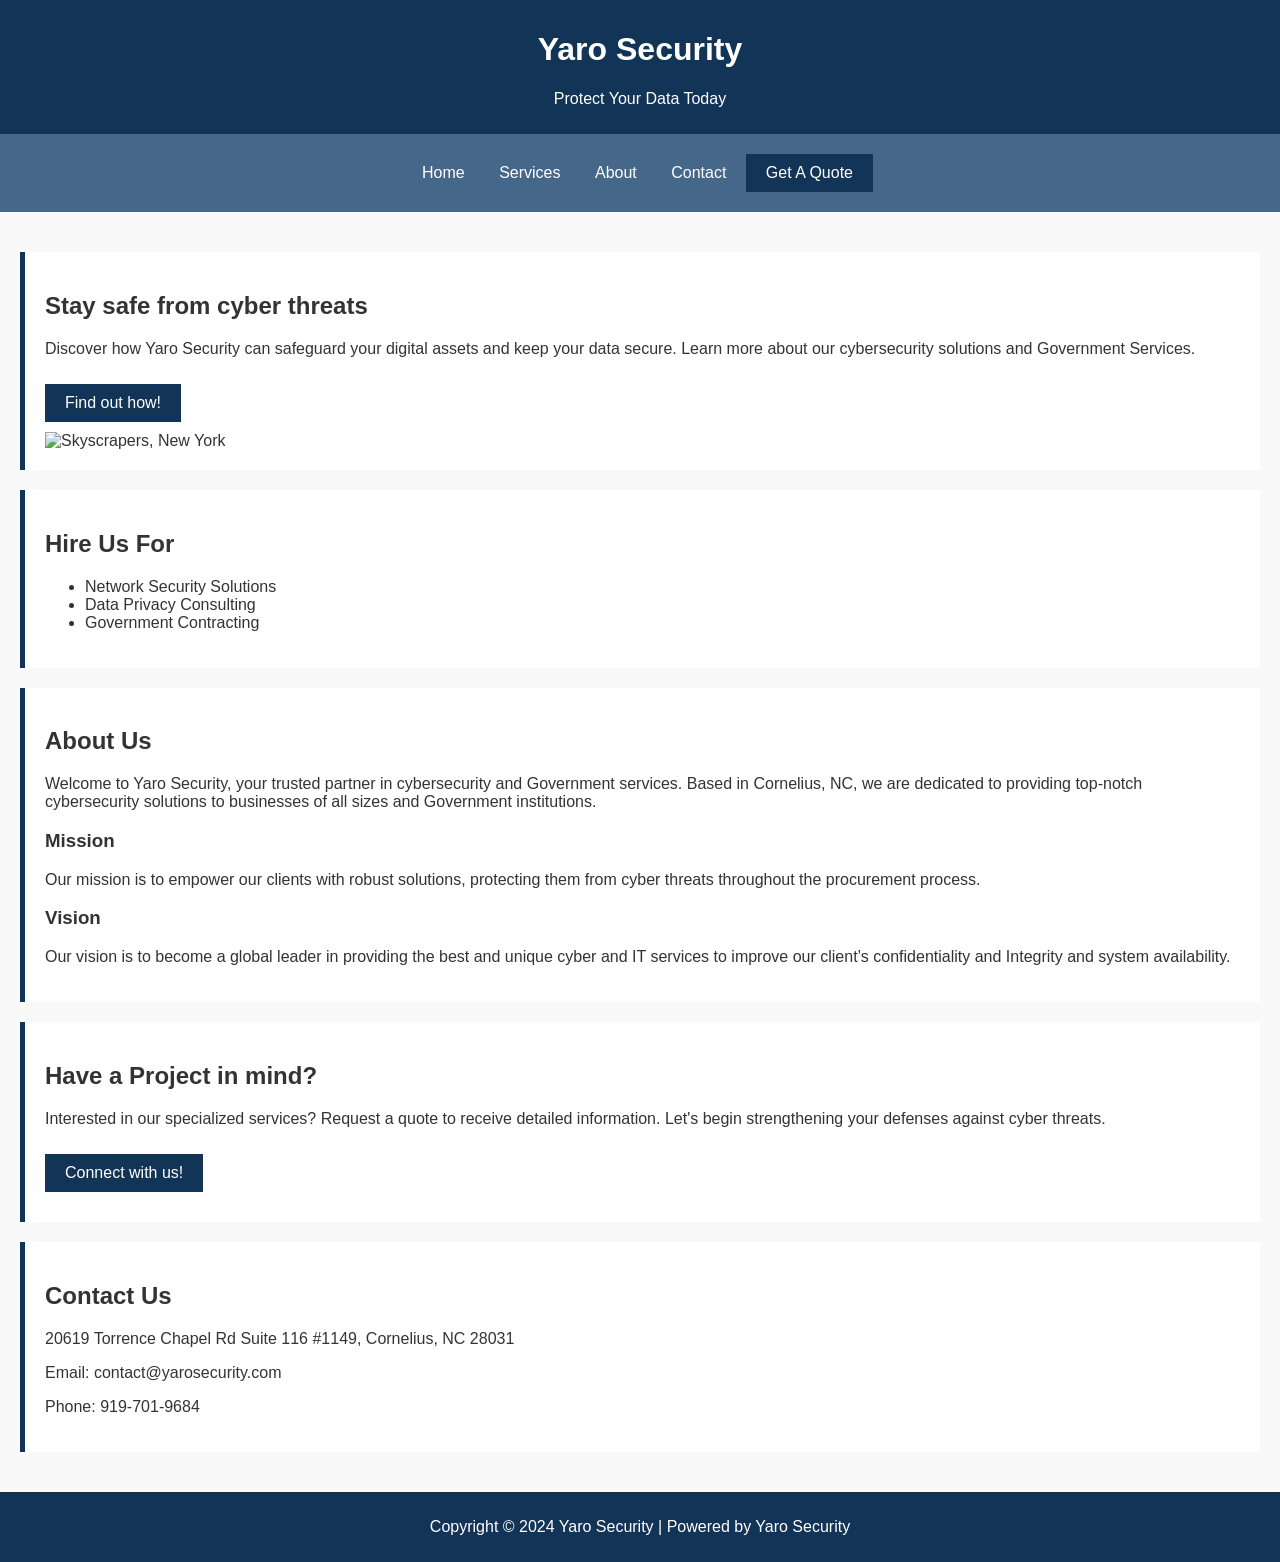
==== index.html @ de154d0e "Add files via upload" ====
<!DOCTYPE html>
<html lang="en">
<head>
    <meta charset="UTF-8">
    <meta name="viewport" content="width=device-width, initial-scale=1.0">
    <title>Yaro Security</title>
    <style>
        body {
            font-family: Arial, sans-serif;
            margin: 0;
            padding: 0;
            color: #333;
            background-color: #f9f9f9;
        }
        header, footer, .button {
            background-color: #123456; /* Deep blue */
            color: white;
            padding: 10px 20px;
            text-align: center;
        }
        nav {
            background-color: #456789; /* Lighter blue */
            padding: 10px 20px;
            text-align: center;
        }
        nav a {
            color: white;
            margin: 0 15px;
            text-decoration: none;
        }
        .content {
            padding: 20px;
        }
        .section {
            background: white;
            margin: 20px 0;
            padding: 20px;
            border-left: 5px solid #123456;
        }
        .button {
            display: inline-block;
            padding: 10px 20px;
            margin: 10px 0;
            cursor: pointer;
            text-decoration: none;
        }
        img {
            max-width: 100%;
            height: auto;
            display: block;
            margin: 0 auto;
        }
    </style>
</head>
<body>
    <header>
        <h1>Yaro Security</h1>
        <p>Protect Your Data Today</p>
    </header>

    <nav>
        <a href="#home">Home</a>
        <a href="#services">Services</a>
        <a href="#about">About</a>
        <a href="#contact">Contact</a>
        <a href="#quote" class="button">Get A Quote</a>
    </nav>

    <div class="content">
        <div class="section" id="home">
            <h2>Stay safe from cyber threats</h2>
            <p>Discover how Yaro Security can safeguard your digital assets and keep your data secure. Learn more about our cybersecurity solutions and Government Services.</p>
            <a href="#services" class="button">Find out how!</a>
            <img src="skyscrapers_new_york_world_trade_center.jpg" alt="Skyscrapers, New York">
        </div>

        <div class="section" id="services">
            <h2>Hire Us For</h2>
            <ul>
                <li>Network Security Solutions</li>
                <li>Data Privacy Consulting</li>
                <li>Government Contracting</li>
            </ul>
        </div>

        <div class="section" id="about">
            <h2>About Us</h2>
            <p>Welcome to Yaro Security, your trusted partner in cybersecurity and Government services. Based in Cornelius, NC, we are dedicated to providing top-notch cybersecurity solutions to businesses of all sizes and Government institutions.</p>
            <h3>Mission</h3>
            <p>Our mission is to empower our clients with robust solutions, protecting them from cyber threats throughout the procurement process.</p>
            <h3>Vision</h3>
            <p>Our vision is to become a global leader in providing the best and unique cyber and IT services to improve our client’s confidentiality and Integrity and system availability.</p>
        </div>

        <div class="section" id="quote">
            <h2>Have a Project in mind?</h2>
            <p>Interested in our specialized services? Request a quote to receive detailed information. Let's begin strengthening your defenses against cyber threats.</p>
            <a href="#contact" class="button">Connect with us!</a>
        </div>

        <div class="section" id="contact">
            <h2>Contact Us</h2>
            <p>20619 Torrence Chapel Rd Suite 116 #1149, Cornelius, NC 28031</p>
            <p>Email: contact@yarosecurity.com</p>
            <p>Phone: 919-701-9684</p>
        </div>
    </div>

    <footer>
        <p>Copyright © 2024 Yaro Security | Powered by Yaro Security</p>
    </footer>
</body>
</html>
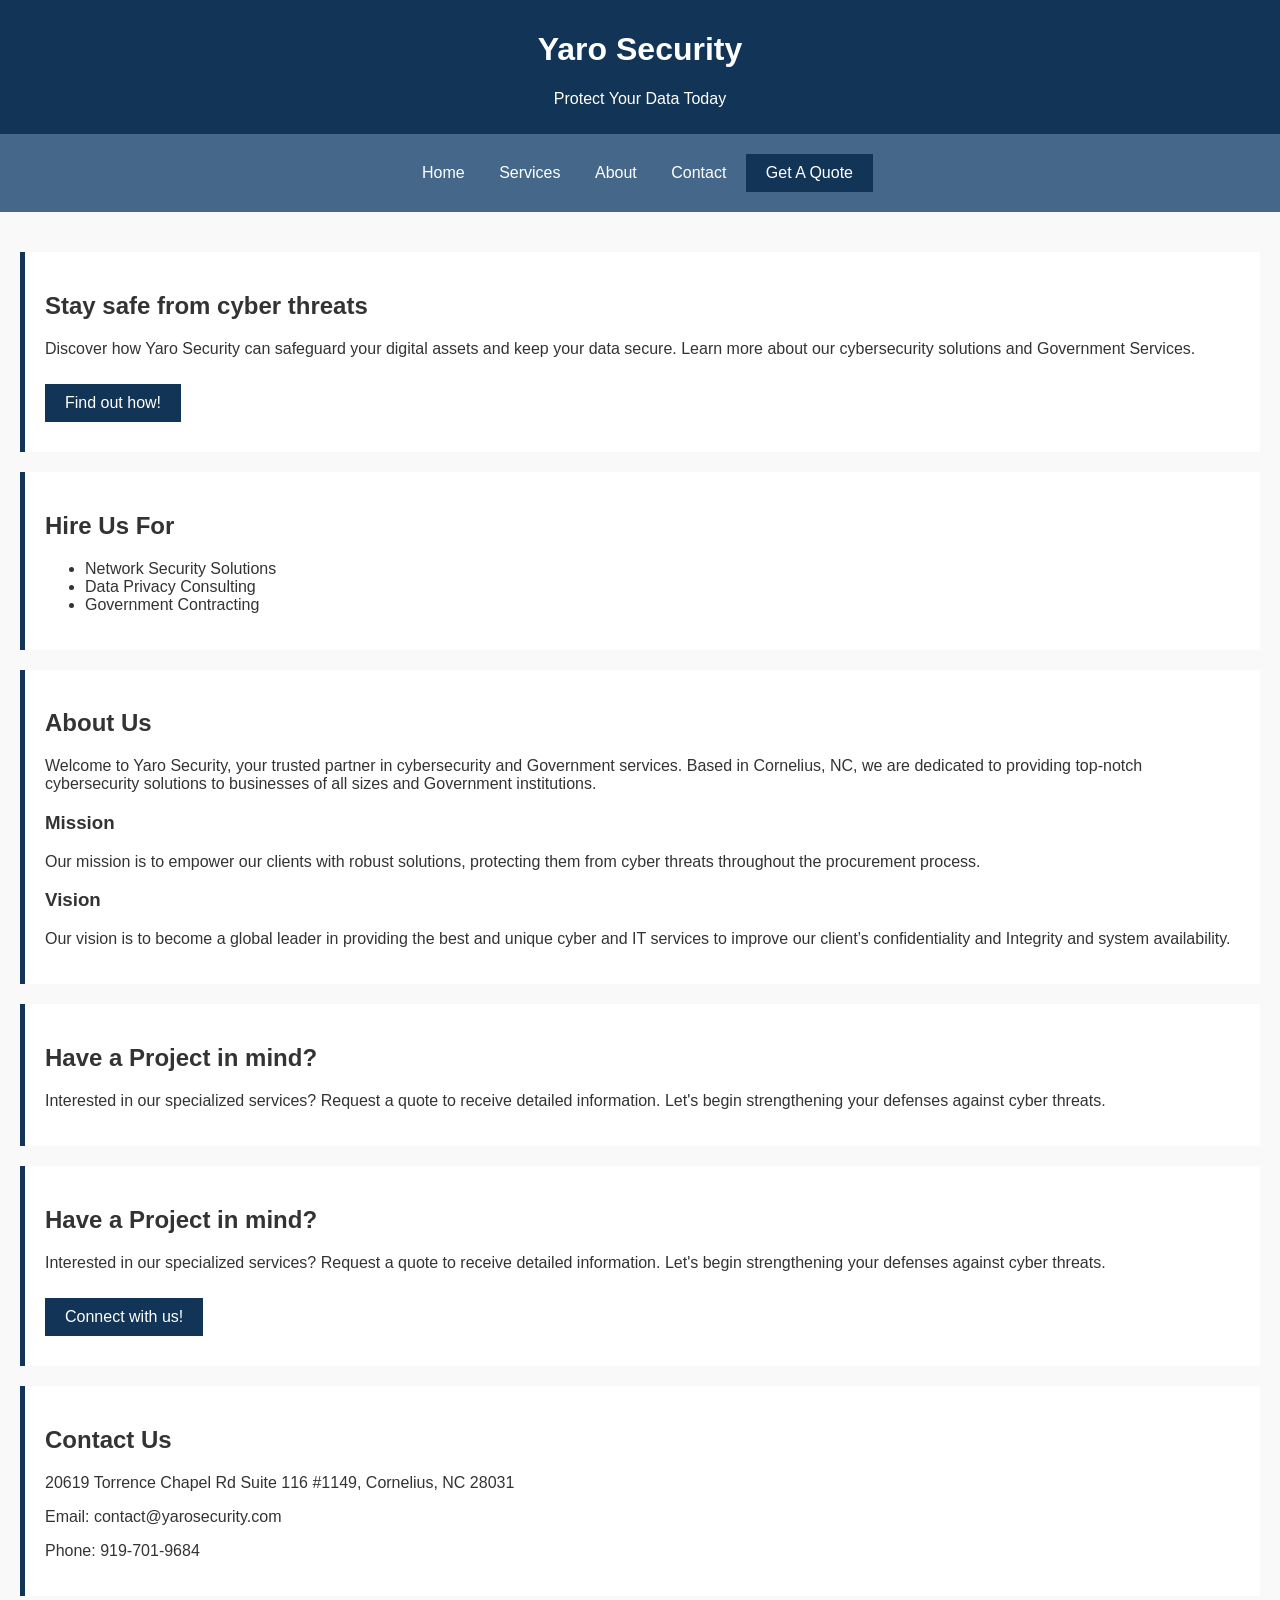
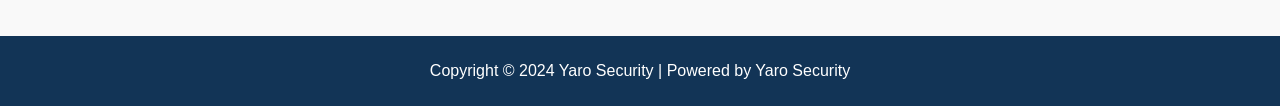
==== commit efbd64a9: "v1.0 index.html" ====
--- a/index.html
+++ b/index.html
@@ -71,7 +71,7 @@
             <h2>Stay safe from cyber threats</h2>
             <p>Discover how Yaro Security can safeguard your digital assets and keep your data secure. Learn more about our cybersecurity solutions and Government Services.</p>
             <a href="#services" class="button">Find out how!</a>
-            <img src="skyscrapers_new_york_world_trade_center.jpg" alt="Skyscrapers, New York">
+           
         </div>
 
         <div class="section" id="services">
@@ -95,9 +95,15 @@
         <div class="section" id="quote">
             <h2>Have a Project in mind?</h2>
             <p>Interested in our specialized services? Request a quote to receive detailed information. Let's begin strengthening your defenses against cyber threats.</p>
-            <a href="#contact" class="button">Connect with us!</a>
-        </div>
-
+             </div>
+        
+         <div class="section" id="quote">
+    <h2>Have a Project in mind?</h2>
+    <p>Interested in our specialized services? Request a quote to receive detailed information. Let's begin strengthening your defenses against cyber threats.</p>
+    <!-- Update this link to open an email client -->
+    <a href="mailto:contact@yarosecurity.com?subject=Inquiry%20from%20Website" class="button">Connect with us!</a>
+     </div>
+        
         <div class="section" id="contact">
             <h2>Contact Us</h2>
             <p>20619 Torrence Chapel Rd Suite 116 #1149, Cornelius, NC 28031</p>
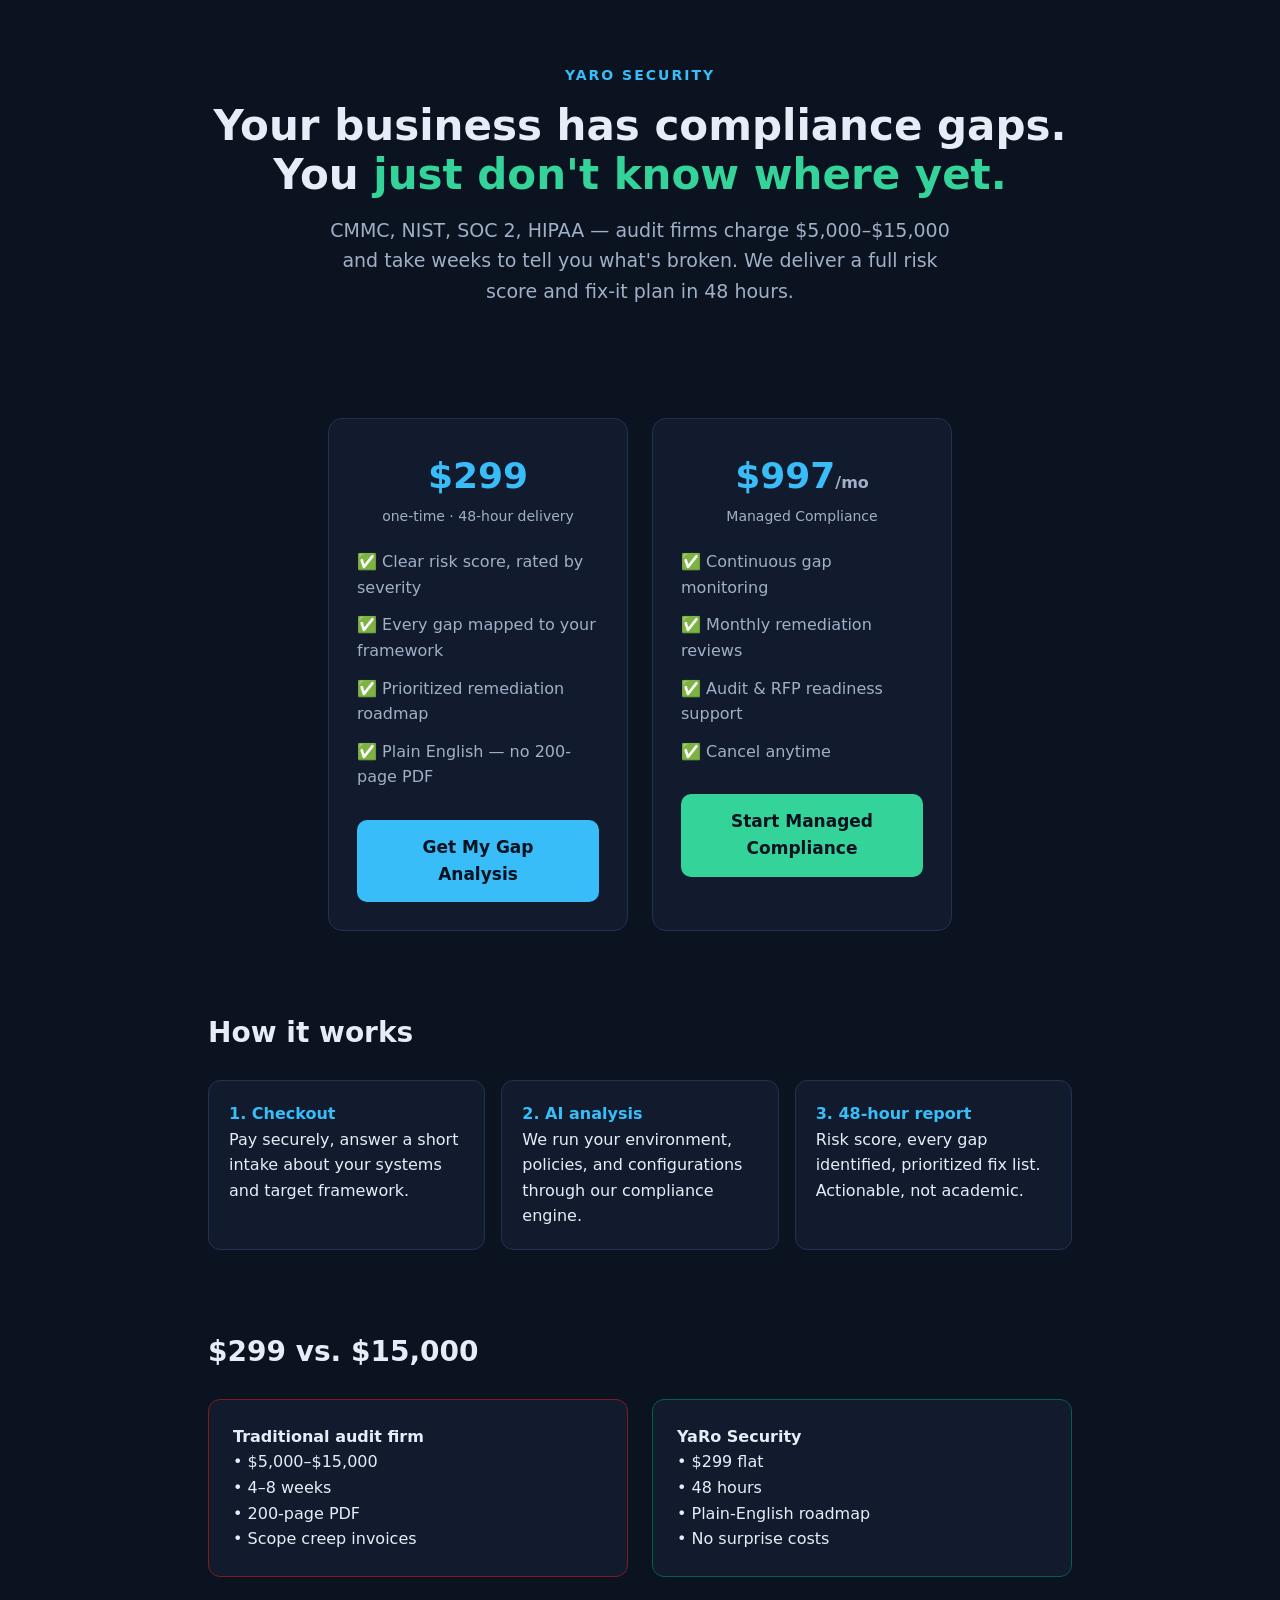
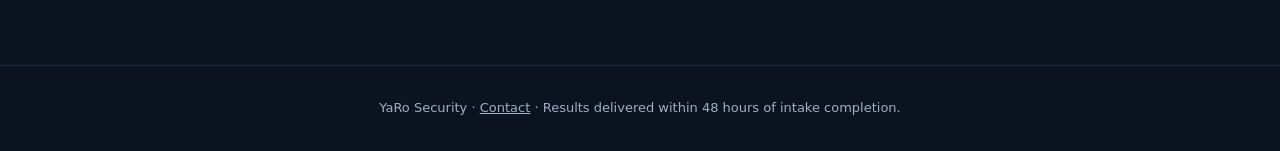
==== commit 8807740b: "Deploy AI compliance gap analysis landing page" ====
--- a/index.html
+++ b/index.html
@@ -1,119 +1,93 @@
 <!DOCTYPE html>
 <html lang="en">
 <head>
-    <meta charset="UTF-8">
-    <meta name="viewport" content="width=device-width, initial-scale=1.0">
-    <title>Yaro Security</title>
-    <style>
-        body {
-            font-family: Arial, sans-serif;
-            margin: 0;
-            padding: 0;
-            color: #333;
-            background-color: #f9f9f9;
-        }
-        header, footer, .button {
-            background-color: #123456; /* Deep blue */
-            color: white;
-            padding: 10px 20px;
-            text-align: center;
-        }
-        nav {
-            background-color: #456789; /* Lighter blue */
-            padding: 10px 20px;
-            text-align: center;
-        }
-        nav a {
-            color: white;
-            margin: 0 15px;
-            text-decoration: none;
-        }
-        .content {
-            padding: 20px;
-        }
-        .section {
-            background: white;
-            margin: 20px 0;
-            padding: 20px;
-            border-left: 5px solid #123456;
-        }
-        .button {
-            display: inline-block;
-            padding: 10px 20px;
-            margin: 10px 0;
-            cursor: pointer;
-            text-decoration: none;
-        }
-        img {
-            max-width: 100%;
-            height: auto;
-            display: block;
-            margin: 0 auto;
-        }
-    </style>
+<meta charset="UTF-8">
+<meta name="viewport" content="width=device-width, initial-scale=1.0">
+<title>YaRo Security — AI Compliance Gap Analysis in 48 Hours</title>
+<style>
+  :root { --bg:#0b1220; --card:#121b2e; --accent:#38bdf8; --accent2:#34d399; --text:#e6edf7; --muted:#9fb0c7; }
+  * { margin:0; padding:0; box-sizing:border-box; font-family:'Segoe UI',system-ui,sans-serif; }
+  body { background:var(--bg); color:var(--text); line-height:1.6; }
+  .wrap { max-width:960px; margin:0 auto; padding:48px 24px; }
+  header { text-align:center; padding:64px 24px 24px; }
+  .brand { color:var(--accent); font-weight:700; letter-spacing:2px; text-transform:uppercase; font-size:14px; }
+  h1 { font-size:42px; margin:16px 0; line-height:1.15; }
+  h1 span { color:var(--accent2); }
+  .sub { color:var(--muted); font-size:19px; max-width:640px; margin:0 auto; }
+  .pricebar { display:flex; gap:24px; justify-content:center; margin:40px 0; flex-wrap:wrap; }
+  .price { background:var(--card); border:1px solid #223052; border-radius:14px; padding:28px; width:300px; text-align:center; }
+  .price .amt { font-size:36px; font-weight:800; color:var(--accent); }
+  .price .per { color:var(--muted); font-size:14px; }
+  .price ul { list-style:none; text-align:left; margin:16px 0 24px; }
+  .price li { padding:6px 0; color:var(--muted); }
+  .price li::before { content:"✅ "; }
+  .cta { display:inline-block; background:var(--accent); color:#04121f; font-weight:700; padding:14px 32px; border-radius:10px; text-decoration:none; font-size:17px; }
+  .cta.green { background:var(--accent2); }
+  section { padding:40px 24px; }
+  h2 { font-size:28px; margin-bottom:16px; }
+  .grid { display:grid; grid-template-columns:repeat(auto-fit,minmax(240px,1fr)); gap:16px; margin-top:24px; }
+  .card { background:var(--card); border:1px solid #223052; border-radius:12px; padding:20px; }
+  .card b { color:var(--accent); }
+  .vs { display:flex; gap:24px; flex-wrap:wrap; margin-top:24px; }
+  .vs > div { flex:1; min-width:260px; background:var(--card); border-radius:12px; padding:24px; border:1px solid #223052; }
+  .vs .bad { border-color:#7f1d1d; }
+  .vs .good { border-color:#065f46; }
+  footer { text-align:center; color:var(--muted); font-size:13px; padding:32px; border-top:1px solid #1c2a47; }
+  footer a { color:var(--muted); }
+</style>
 </head>
 <body>
-    <header>
-        <h1>Yaro Security</h1>
-        <p>Protect Your Data Today</p>
-    </header>
+<header>
+  <div class="brand">YaRo Security</div>
+  <h1>Your business has compliance gaps.<br>You <span>just don't know where yet.</span></h1>
+  <p class="sub">CMMC, NIST, SOC 2, HIPAA — audit firms charge $5,000–$15,000 and take weeks to tell you what's broken. We deliver a full risk score and fix-it plan in 48 hours.</p>
+</header>
 
-    <nav>
-        <a href="#home">Home</a>
-        <a href="#services">Services</a>
-        <a href="#about">About</a>
-        <a href="#contact">Contact</a>
-        <a href="#quote" class="button">Get A Quote</a>
-    </nav>
+<div class="wrap">
+  <div class="pricebar">
+    <div class="price">
+      <div class="amt">$299</div>
+      <div class="per">one-time · 48-hour delivery</div>
+      <ul>
+        <li>Clear risk score, rated by severity</li>
+        <li>Every gap mapped to your framework</li>
+        <li>Prioritized remediation roadmap</li>
+        <li>Plain English — no 200-page PDF</li>
+      </ul>
+      <a class="cta" href="https://buy.stripe.com/eVqeVdd6A40Y2Nk0UY2Ji16">Get My Gap Analysis</a>
+    </div>
+    <div class="price">
+      <div class="amt">$997<span style="font-size:16px;color:var(--muted)">/mo</span></div>
+      <div class="per">Managed Compliance</div>
+      <ul>
+        <li>Continuous gap monitoring</li>
+        <li>Monthly remediation reviews</li>
+        <li>Audit & RFP readiness support</li>
+        <li>Cancel anytime</li>
+      </ul>
+      <a class="cta green" href="https://buy.stripe.com/28E5kDgiM40YfA61Z2">Start Managed Compliance</a>
+    </div>
+  </div>
 
-    <div class="content">
-        <div class="section" id="home">
-            <h2>Stay safe from cyber threats</h2>
-            <p>Discover how Yaro Security can safeguard your digital assets and keep your data secure. Learn more about our cybersecurity solutions and Government Services.</p>
-            <a href="#services" class="button">Find out how!</a>
-           
-        </div>
+  <section>
+    <h2>How it works</h2>
+    <div class="grid">
+      <div class="card"><b>1. Checkout</b><br>Pay securely, answer a short intake about your systems and target framework.</div>
+      <div class="card"><b>2. AI analysis</b><br>We run your environment, policies, and configurations through our compliance engine.</div>
+      <div class="card"><b>3. 48-hour report</b><br>Risk score, every gap identified, prioritized fix list. Actionable, not academic.</div>
+    </div>
+  </section>
 
-        <div class="section" id="services">
-            <h2>Hire Us For</h2>
-            <ul>
-                <li>Network Security Solutions</li>
-                <li>Data Privacy Consulting</li>
-                <li>Government Contracting</li>
-            </ul>
-        </div>
-
-        <div class="section" id="about">
-            <h2>About Us</h2>
-            <p>Welcome to Yaro Security, your trusted partner in cybersecurity and Government services. Based in Cornelius, NC, we are dedicated to providing top-notch cybersecurity solutions to businesses of all sizes and Government institutions.</p>
-            <h3>Mission</h3>
-            <p>Our mission is to empower our clients with robust solutions, protecting them from cyber threats throughout the procurement process.</p>
-            <h3>Vision</h3>
-            <p>Our vision is to become a global leader in providing the best and unique cyber and IT services to improve our client’s confidentiality and Integrity and system availability.</p>
-        </div>
-
-        <div class="section" id="quote">
-            <h2>Have a Project in mind?</h2>
-            <p>Interested in our specialized services? Request a quote to receive detailed information. Let's begin strengthening your defenses against cyber threats.</p>
-             </div>
-        
-         <div class="section" id="quote">
-    <h2>Have a Project in mind?</h2>
-    <p>Interested in our specialized services? Request a quote to receive detailed information. Let's begin strengthening your defenses against cyber threats.</p>
-    <!-- Update this link to open an email client -->
-    <a href="mailto:contact@yarosecurity.com?subject=Inquiry%20from%20Website" class="button">Connect with us!</a>
-     </div>
-        
-        <div class="section" id="contact">
-            <h2>Contact Us</h2>
-            <p>20619 Torrence Chapel Rd Suite 116 #1149, Cornelius, NC 28031</p>
-            <p>Email: contact@yarosecurity.com</p>
-            <p>Phone: 919-701-9684</p>
-        </div>
+  <section>
+    <h2>$299 vs. $15,000</h2>
+    <div class="vs">
+      <div class="bad"><b>Traditional audit firm</b><br>• $5,000–$15,000<br>• 4–8 weeks<br>• 200-page PDF<br>• Scope creep invoices</div>
+      <div class="good"><b>YaRo Security</b><br>• $299 flat<br>• 48 hours<br>• Plain-English roadmap<br>• No surprise costs</div>
     </div>
-
-    <footer>
-        <p>Copyright © 2024 Yaro Security | Powered by Yaro Security</p>
-    </footer>
+  </section>
+</div>
+<footer>
+  YaRo Security · <a href="mailto:pnsgloballlc@gmail.com">Contact</a> · Results delivered within 48 hours of intake completion.
+</footer>
 </body>
 </html>
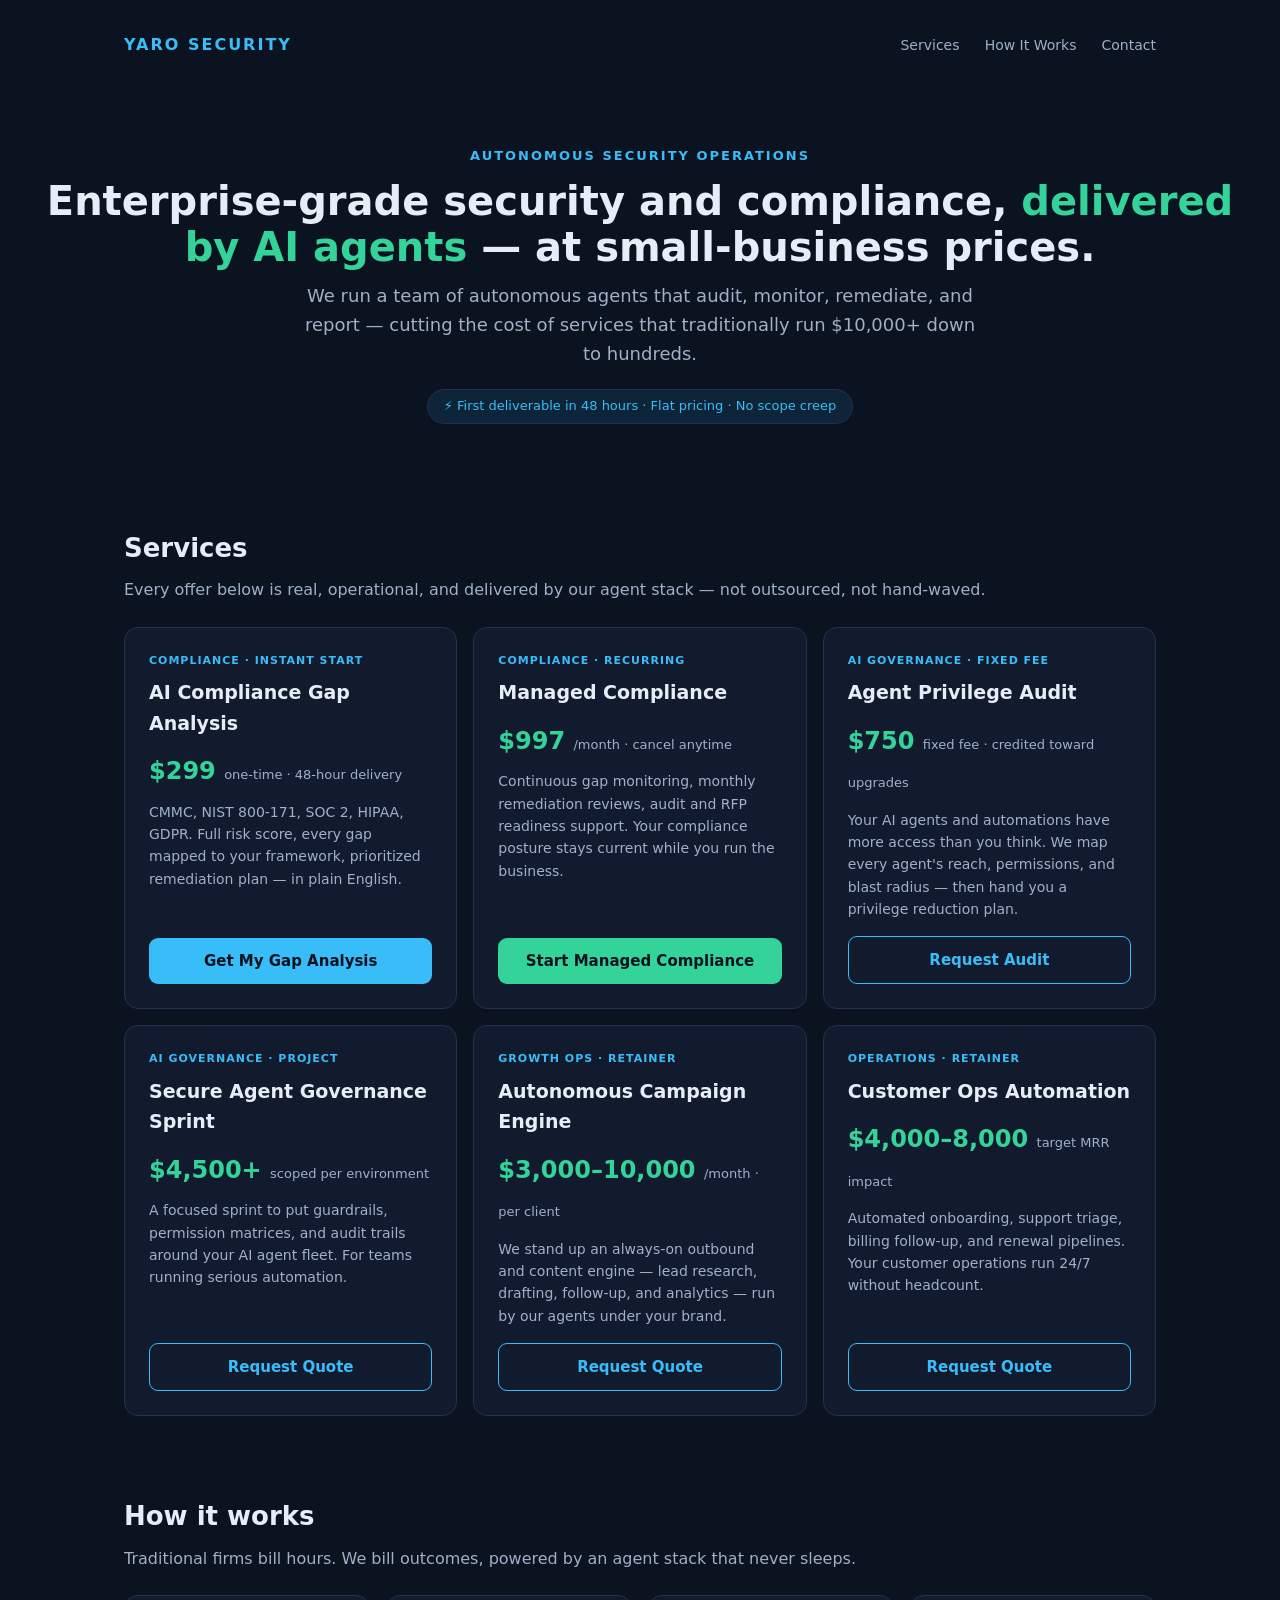
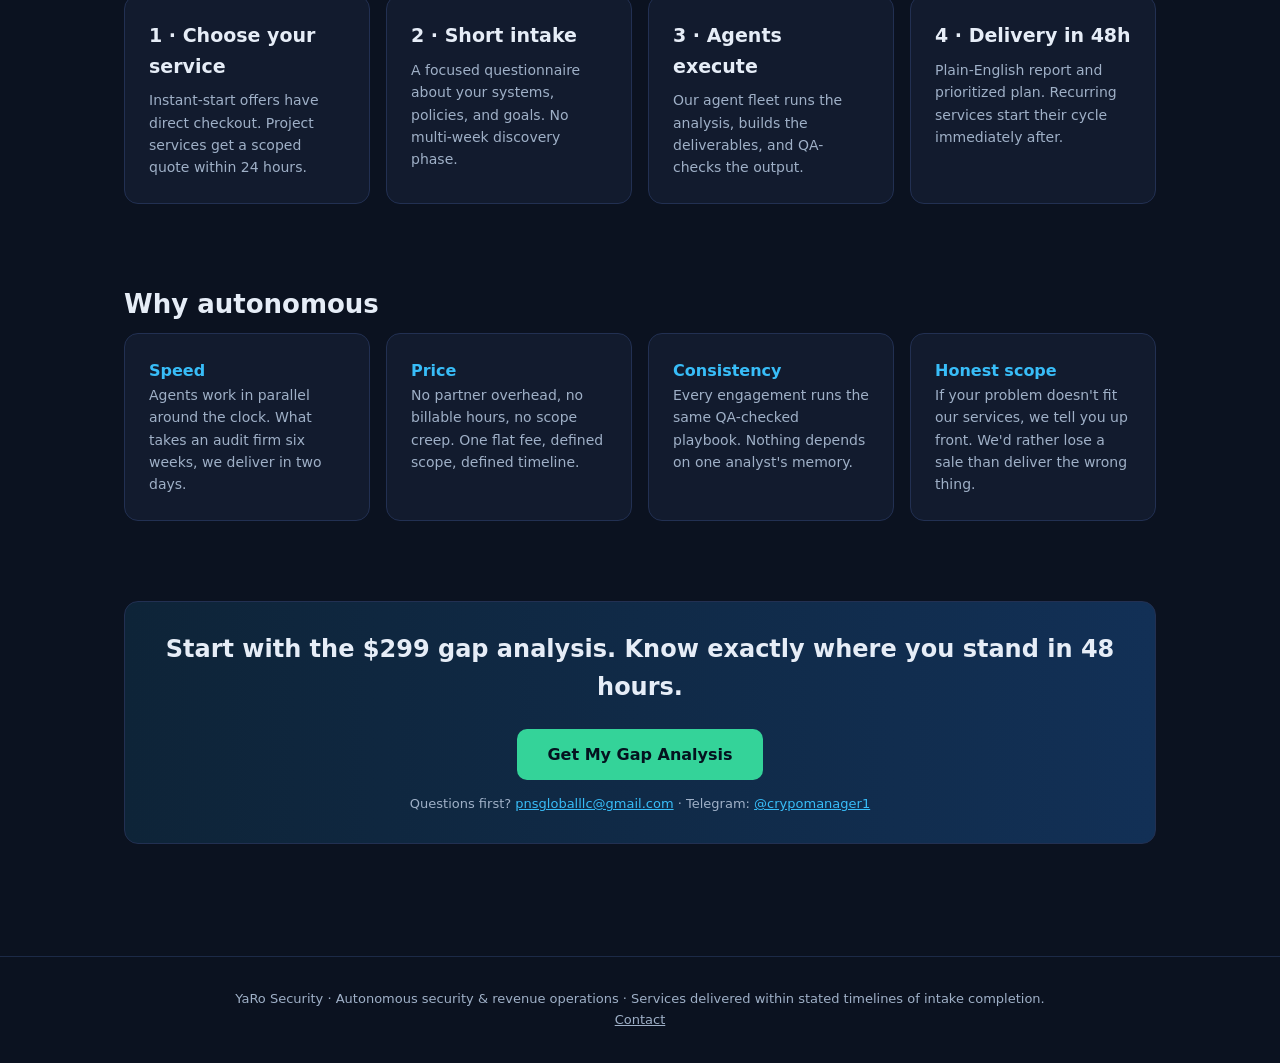
==== commit dfea48ae: "Deploy diversified YaRo Security services site" ====
--- a/index.html
+++ b/index.html
@@ -1,93 +1,153 @@
-<!DOCTYPE html>
-<html lang="en">
-<head>
-<meta charset="UTF-8">
-<meta name="viewport" content="width=device-width, initial-scale=1.0">
-<title>YaRo Security — AI Compliance Gap Analysis in 48 Hours</title>
-<style>
-  :root { --bg:#0b1220; --card:#121b2e; --accent:#38bdf8; --accent2:#34d399; --text:#e6edf7; --muted:#9fb0c7; }
-  * { margin:0; padding:0; box-sizing:border-box; font-family:'Segoe UI',system-ui,sans-serif; }
-  body { background:var(--bg); color:var(--text); line-height:1.6; }
-  .wrap { max-width:960px; margin:0 auto; padding:48px 24px; }
-  header { text-align:center; padding:64px 24px 24px; }
-  .brand { color:var(--accent); font-weight:700; letter-spacing:2px; text-transform:uppercase; font-size:14px; }
-  h1 { font-size:42px; margin:16px 0; line-height:1.15; }
-  h1 span { color:var(--accent2); }
-  .sub { color:var(--muted); font-size:19px; max-width:640px; margin:0 auto; }
-  .pricebar { display:flex; gap:24px; justify-content:center; margin:40px 0; flex-wrap:wrap; }
-  .price { background:var(--card); border:1px solid #223052; border-radius:14px; padding:28px; width:300px; text-align:center; }
-  .price .amt { font-size:36px; font-weight:800; color:var(--accent); }
-  .price .per { color:var(--muted); font-size:14px; }
-  .price ul { list-style:none; text-align:left; margin:16px 0 24px; }
-  .price li { padding:6px 0; color:var(--muted); }
-  .price li::before { content:"✅ "; }
-  .cta { display:inline-block; background:var(--accent); color:#04121f; font-weight:700; padding:14px 32px; border-radius:10px; text-decoration:none; font-size:17px; }
-  .cta.green { background:var(--accent2); }
-  section { padding:40px 24px; }
-  h2 { font-size:28px; margin-bottom:16px; }
-  .grid { display:grid; grid-template-columns:repeat(auto-fit,minmax(240px,1fr)); gap:16px; margin-top:24px; }
-  .card { background:var(--card); border:1px solid #223052; border-radius:12px; padding:20px; }
-  .card b { color:var(--accent); }
-  .vs { display:flex; gap:24px; flex-wrap:wrap; margin-top:24px; }
-  .vs > div { flex:1; min-width:260px; background:var(--card); border-radius:12px; padding:24px; border:1px solid #223052; }
-  .vs .bad { border-color:#7f1d1d; }
-  .vs .good { border-color:#065f46; }
-  footer { text-align:center; color:var(--muted); font-size:13px; padding:32px; border-top:1px solid #1c2a47; }
-  footer a { color:var(--muted); }
-</style>
-</head>
-<body>
-<header>
-  <div class="brand">YaRo Security</div>
-  <h1>Your business has compliance gaps.<br>You <span>just don't know where yet.</span></h1>
-  <p class="sub">CMMC, NIST, SOC 2, HIPAA — audit firms charge $5,000–$15,000 and take weeks to tell you what's broken. We deliver a full risk score and fix-it plan in 48 hours.</p>
-</header>
-
-<div class="wrap">
-  <div class="pricebar">
-    <div class="price">
-      <div class="amt">$299</div>
-      <div class="per">one-time · 48-hour delivery</div>
-      <ul>
-        <li>Clear risk score, rated by severity</li>
-        <li>Every gap mapped to your framework</li>
-        <li>Prioritized remediation roadmap</li>
-        <li>Plain English — no 200-page PDF</li>
-      </ul>
-      <a class="cta" href="https://buy.stripe.com/eVqeVdd6A40Y2Nk0UY2Ji16">Get My Gap Analysis</a>
-    </div>
-    <div class="price">
-      <div class="amt">$997<span style="font-size:16px;color:var(--muted)">/mo</span></div>
-      <div class="per">Managed Compliance</div>
-      <ul>
-        <li>Continuous gap monitoring</li>
-        <li>Monthly remediation reviews</li>
-        <li>Audit & RFP readiness support</li>
-        <li>Cancel anytime</li>
-      </ul>
-      <a class="cta green" href="https://buy.stripe.com/28E5kDgiM40YfA61Z2">Start Managed Compliance</a>
-    </div>
-  </div>
-
-  <section>
-    <h2>How it works</h2>
-    <div class="grid">
-      <div class="card"><b>1. Checkout</b><br>Pay securely, answer a short intake about your systems and target framework.</div>
-      <div class="card"><b>2. AI analysis</b><br>We run your environment, policies, and configurations through our compliance engine.</div>
-      <div class="card"><b>3. 48-hour report</b><br>Risk score, every gap identified, prioritized fix list. Actionable, not academic.</div>
-    </div>
-  </section>
-
-  <section>
-    <h2>$299 vs. $15,000</h2>
-    <div class="vs">
-      <div class="bad"><b>Traditional audit firm</b><br>• $5,000–$15,000<br>• 4–8 weeks<br>• 200-page PDF<br>• Scope creep invoices</div>
-      <div class="good"><b>YaRo Security</b><br>• $299 flat<br>• 48 hours<br>• Plain-English roadmap<br>• No surprise costs</div>
-    </div>
-  </section>
-</div>
-<footer>
-  YaRo Security · <a href="mailto:pnsgloballlc@gmail.com">Contact</a> · Results delivered within 48 hours of intake completion.
-</footer>
-</body>
-</html>
+<!DOCTYPE html>
+<html lang="en">
+<head>
+<meta charset="UTF-8">
+<meta name="viewport" content="width=device-width, initial-scale=1.0">
+<title>YaRo Security — Autonomous Security & Compliance Services</title>
+<meta name="description" content="AI-powered compliance gap analysis in 48 hours, managed compliance, agent governance, and autonomous operations services.">
+<style>
+  :root { --bg:#0b1220; --card:#121b2e; --line:#223052; --accent:#38bdf8; --accent2:#34d399; --warn:#fbbf24; --text:#e6edf7; --muted:#9fb0c7; }
+  * { margin:0; padding:0; box-sizing:border-box; font-family:'Segoe UI',system-ui,sans-serif; }
+  body { background:var(--bg); color:var(--text); line-height:1.6; }
+  .wrap { max-width:1080px; margin:0 auto; padding:32px 24px; }
+  nav { display:flex; align-items:center; justify-content:space-between; padding:16px 0; }
+  .brand { color:var(--accent); font-weight:700; letter-spacing:2px; text-transform:uppercase; }
+  nav a { color:var(--muted); text-decoration:none; margin-left:20px; font-size:14px; }
+  nav a:hover { color:var(--text); }
+  header { text-align:center; padding:56px 24px 32px; }
+  h1 { font-size:40px; line-height:1.15; margin:12px 0; }
+  h1 span { color:var(--accent2); }
+  .sub { color:var(--muted); font-size:18px; max-width:680px; margin:0 auto; }
+  .pill { display:inline-block; background:#0e2438; border:1px solid var(--line); color:var(--accent); border-radius:999px; padding:6px 16px; font-size:13px; margin:20px 0 0; }
+  section { padding:40px 0; }
+  h2 { font-size:26px; margin-bottom:8px; }
+  .lead { color:var(--muted); margin-bottom:24px; }
+  .grid { display:grid; grid-template-columns:repeat(auto-fit,minmax(300px,1fr)); gap:16px; }
+  .card { background:var(--card); border:1px solid var(--line); border-radius:14px; padding:24px; display:flex; flex-direction:column; }
+  .tag { font-size:11px; text-transform:uppercase; letter-spacing:1px; color:var(--accent); font-weight:700; margin-bottom:8px; }
+  .card h3 { font-size:19px; margin-bottom:8px; }
+  .price { font-size:24px; font-weight:800; color:var(--accent2); margin:6px 0 10px; }
+  .price small { color:var(--muted); font-weight:400; font-size:13px; }
+  .card p { color:var(--muted); font-size:14px; flex:1; }
+  .card .cta { margin-top:16px; text-align:center; background:var(--accent); color:#04121f; font-weight:700; padding:11px 20px; border-radius:9px; text-decoration:none; font-size:15px; }
+  .card .cta.green { background:var(--accent2); }
+  .card .cta.ghost { background:transparent; border:1px solid var(--accent); color:var(--accent); }
+  .steps { display:grid; grid-template-columns:repeat(auto-fit,minmax(240px,1fr)); gap:16px; }
+  .why { display:grid; grid-template-columns:repeat(auto-fit,minmax(240px,1fr)); gap:16px; }
+  .why .card b { color:var(--accent); }
+  .banner { background:linear-gradient(90deg,#0e2438,#123056); border:1px solid var(--line); border-radius:14px; padding:28px; text-align:center; }
+  .banner .cta { display:inline-block; margin-top:14px; background:var(--accent2); color:#04121f; font-weight:700; padding:13px 30px; border-radius:10px; text-decoration:none; }
+  footer { text-align:center; color:var(--muted); font-size:13px; padding:32px 24px; border-top:1px solid #1c2a47; margin-top:40px; }
+  footer a { color:var(--muted); }
+</style>
+</head>
+<body>
+<nav class="wrap">
+  <div class="brand">YaRo Security</div>
+  <div>
+    <a href="#services">Services</a>
+    <a href="#how">How It Works</a>
+    <a href="#contact">Contact</a>
+  </div>
+</nav>
+
+<header>
+  <div class="brand" style="font-size:13px">Autonomous Security Operations</div>
+  <h1>Enterprise-grade security and compliance, <span>delivered by AI agents</span> — at small-business prices.</h1>
+  <p class="sub">We run a team of autonomous agents that audit, monitor, remediate, and report — cutting the cost of services that traditionally run $10,000+ down to hundreds.</p>
+  <div class="pill">⚡ First deliverable in 48 hours · Flat pricing · No scope creep</div>
+</header>
+
+<div class="wrap" id="services">
+  <section>
+    <h2>Services</h2>
+    <p class="lead">Every offer below is real, operational, and delivered by our agent stack — not outsourced, not hand-waved.</p>
+    <div class="grid">
+
+      <div class="card">
+        <div class="tag">Compliance · Instant Start</div>
+        <h3>AI Compliance Gap Analysis</h3>
+        <div class="price">$299 <small>one-time · 48-hour delivery</small></div>
+        <p>CMMC, NIST 800-171, SOC 2, HIPAA, GDPR. Full risk score, every gap mapped to your framework, prioritized remediation plan — in plain English.</p>
+        <a class="cta" href="https://buy.stripe.com/eVqeVdd6A40Y2Nk0UY2Ji16">Get My Gap Analysis</a>
+      </div>
+
+      <div class="card">
+        <div class="tag">Compliance · Recurring</div>
+        <h3>Managed Compliance</h3>
+        <div class="price">$997 <small>/month · cancel anytime</small></div>
+        <p>Continuous gap monitoring, monthly remediation reviews, audit and RFP readiness support. Your compliance posture stays current while you run the business.</p>
+        <a class="cta green" href="https://buy.stripe.com/28E5kDgiM40YfA61Z2">Start Managed Compliance</a>
+      </div>
+
+      <div class="card">
+        <div class="tag">AI Governance · Fixed Fee</div>
+        <h3>Agent Privilege Audit</h3>
+        <div class="price">$750 <small>fixed fee · credited toward upgrades</small></div>
+        <p>Your AI agents and automations have more access than you think. We map every agent's reach, permissions, and blast radius — then hand you a privilege reduction plan.</p>
+        <a class="cta ghost" href="mailto:pnsgloballlc@gmail.com?subject=Agent%20Privilege%20Audit%20Inquiry">Request Audit</a>
+      </div>
+
+      <div class="card">
+        <div class="tag">AI Governance · Project</div>
+        <h3>Secure Agent Governance Sprint</h3>
+        <div class="price">$4,500+ <small>scoped per environment</small></div>
+        <p>A focused sprint to put guardrails, permission matrices, and audit trails around your AI agent fleet. For teams running serious automation.</p>
+        <a class="cta ghost" href="mailto:pnsgloballlc@gmail.com?subject=Governance%20Sprint%20Inquiry">Request Quote</a>
+      </div>
+
+      <div class="card">
+        <div class="tag">Growth Ops · Retainer</div>
+        <h3>Autonomous Campaign Engine</h3>
+        <div class="price">$3,000–10,000 <small>/month · per client</small></div>
+        <p>We stand up an always-on outbound and content engine — lead research, drafting, follow-up, and analytics — run by our agents under your brand.</p>
+        <a class="cta ghost" href="mailto:pnsgloballlc@gmail.com?subject=Campaign%20Engine%20Inquiry">Request Quote</a>
+      </div>
+
+      <div class="card">
+        <div class="tag">Operations · Retainer</div>
+        <h3>Customer Ops Automation</h3>
+        <div class="price">$4,000–8,000 <small>target MRR impact</small></div>
+        <p>Automated onboarding, support triage, billing follow-up, and renewal pipelines. Your customer operations run 24/7 without headcount.</p>
+        <a class="cta ghost" href="mailto:pnsgloballlc@gmail.com?subject=Customer%20Ops%20Inquiry">Request Quote</a>
+      </div>
+
+    </div>
+  </section>
+
+  <section id="how">
+    <h2>How it works</h2>
+    <p class="lead">Traditional firms bill hours. We bill outcomes, powered by an agent stack that never sleeps.</p>
+    <div class="steps">
+      <div class="card"><h3>1 · Choose your service</h3><p>Instant-start offers have direct checkout. Project services get a scoped quote within 24 hours.</p></div>
+      <div class="card"><h3>2 · Short intake</h3><p>A focused questionnaire about your systems, policies, and goals. No multi-week discovery phase.</p></div>
+      <div class="card"><h3>3 · Agents execute</h3><p>Our agent fleet runs the analysis, builds the deliverables, and QA-checks the output.</p></div>
+      <div class="card"><h3>4 · Delivery in 48h</h3><p>Plain-English report and prioritized plan. Recurring services start their cycle immediately after.</p></div>
+    </div>
+  </section>
+
+  <section>
+    <h2>Why autonomous</h2>
+    <div class="why">
+      <div class="card"><b>Speed</b><p>Agents work in parallel around the clock. What takes an audit firm six weeks, we deliver in two days.</p></div>
+      <div class="card"><b>Price</b><p>No partner overhead, no billable hours, no scope creep. One flat fee, defined scope, defined timeline.</p></div>
+      <div class="card"><b>Consistency</b><p>Every engagement runs the same QA-checked playbook. Nothing depends on one analyst's memory.</p></div>
+      <div class="card"><b>Honest scope</b><p>If your problem doesn't fit our services, we tell you up front. We'd rather lose a sale than deliver the wrong thing.</p></div>
+    </div>
+  </section>
+
+  <section id="contact">
+    <div class="banner">
+      <h2 style="font-size:24px">Start with the $299 gap analysis. Know exactly where you stand in 48 hours.</h2>
+      <a class="cta" href="https://buy.stripe.com/eVqeVdd6A40Y2Nk0UY2Ji16">Get My Gap Analysis</a>
+      <div style="margin-top:14px;font-size:13px;color:var(--muted)">Questions first? <a href="mailto:pnsgloballlc@gmail.com" style="color:var(--accent)">pnsgloballlc@gmail.com</a> · Telegram: <a href="https://t.me/crypomanager1" style="color:var(--accent)">@crypomanager1</a></div>
+    </div>
+  </section>
+</div>
+
+<footer>
+  YaRo Security · Autonomous security & revenue operations · Services delivered within stated timelines of intake completion.<br>
+  <a href="mailto:pnsgloballlc@gmail.com">Contact</a>
+</footer>
+</body>
+</html>
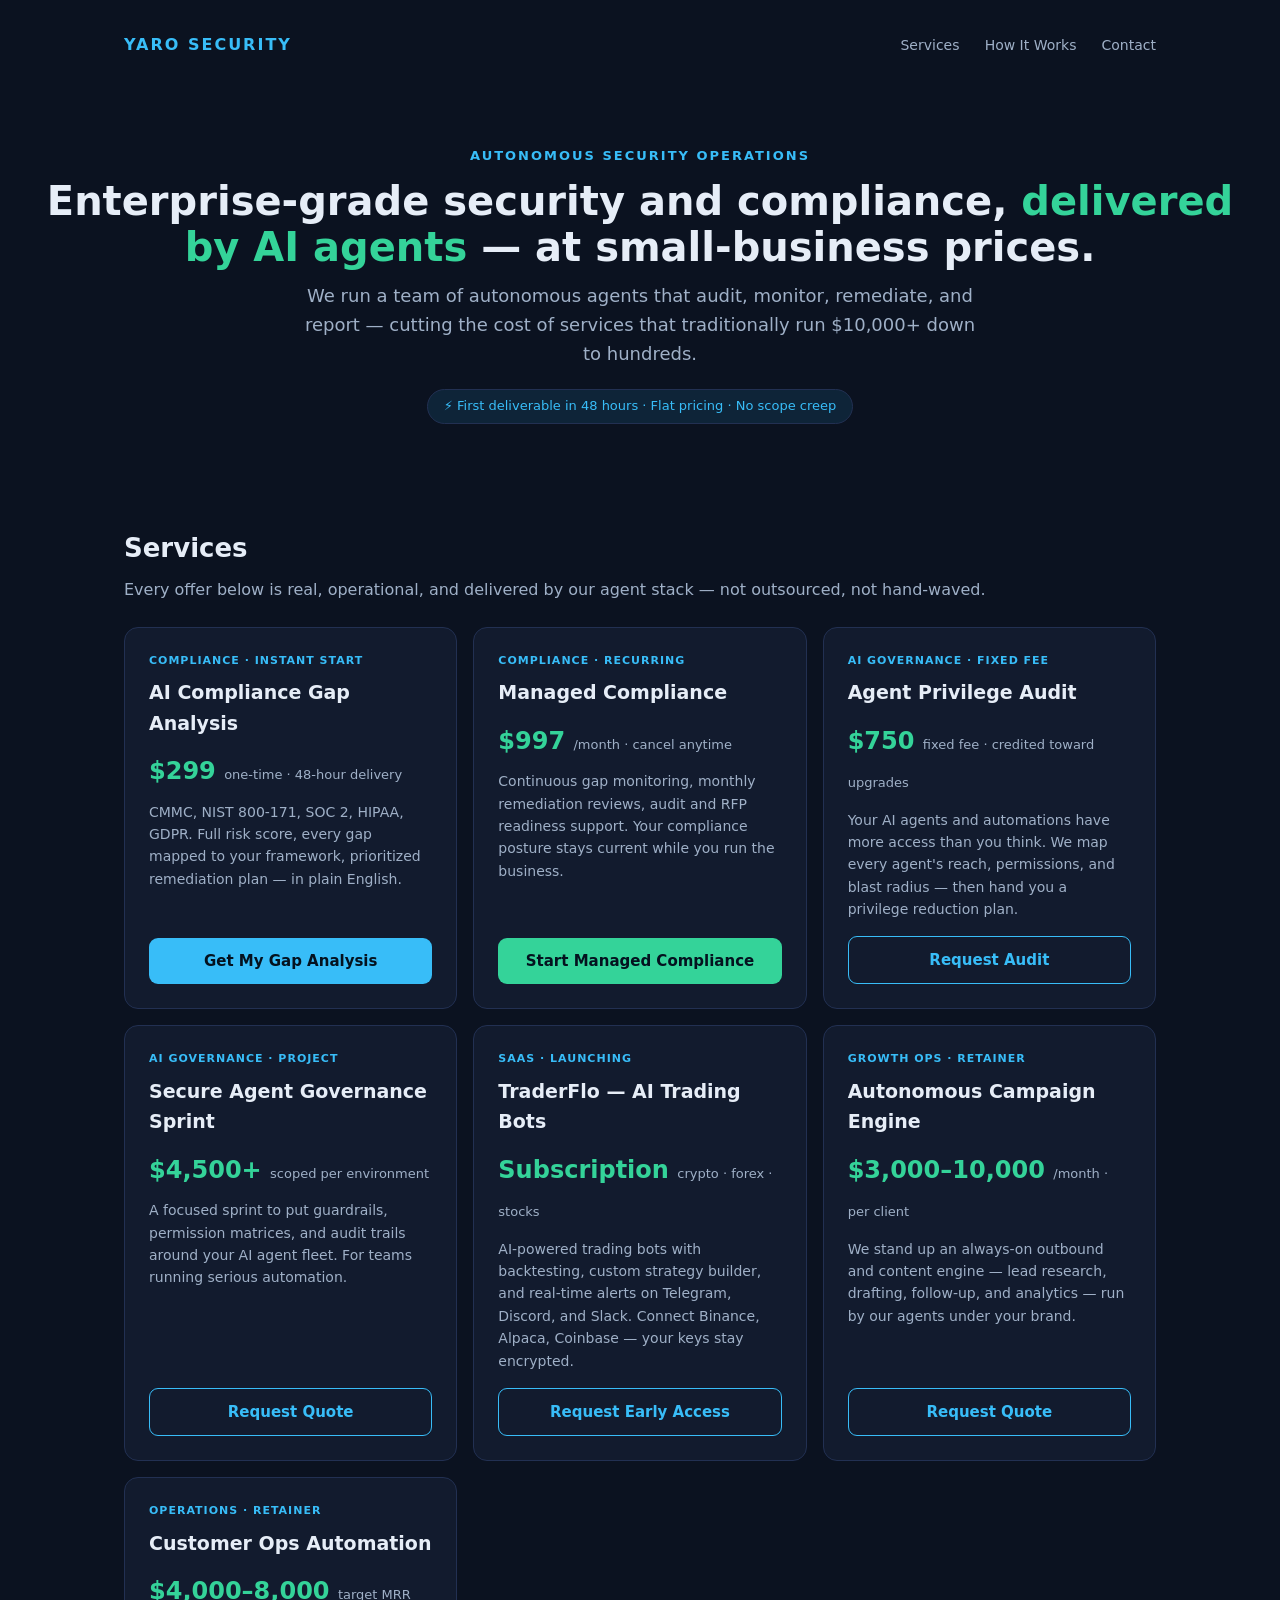
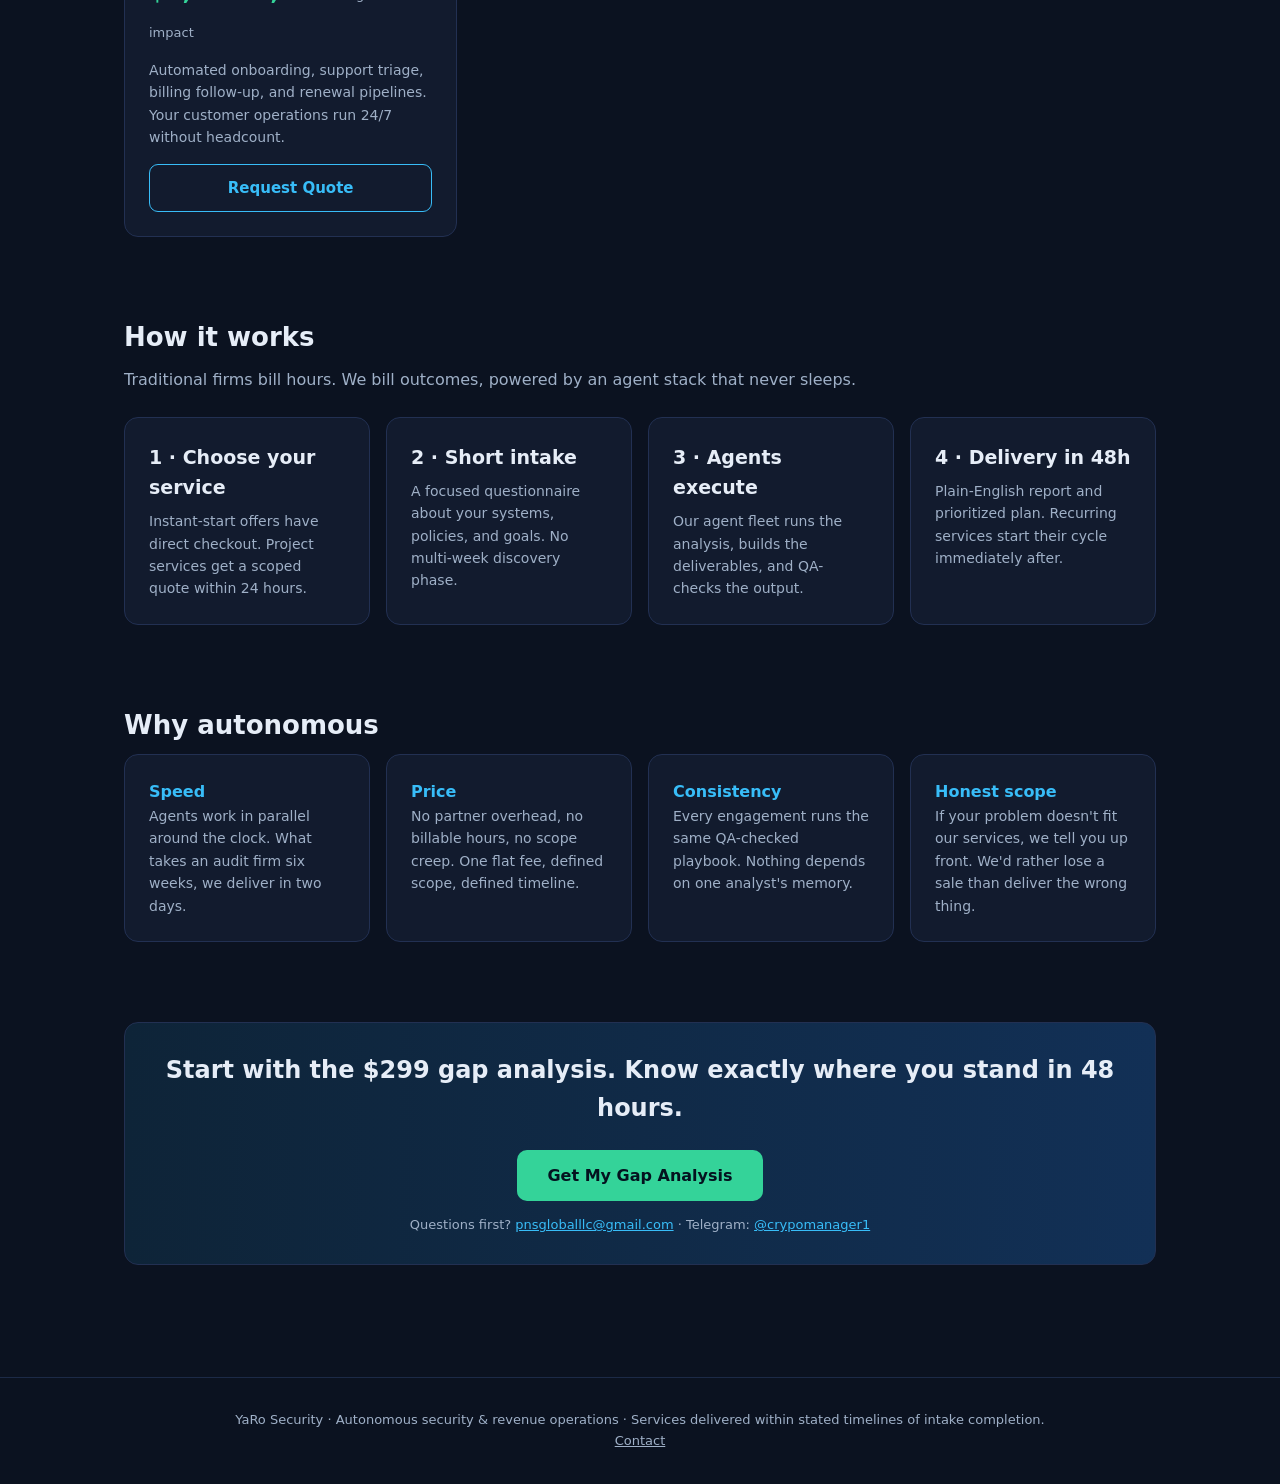
==== commit 3d7a4cbb: "Add TraderFlo to services" ====
--- a/index.html
+++ b/index.html
@@ -97,6 +97,14 @@
       </div>
 
       <div class="card">
+        <div class="tag">SaaS · Launching</div>
+        <h3>TraderFlo — AI Trading Bots</h3>
+        <div class="price">Subscription <small>crypto · forex · stocks</small></div>
+        <p>AI-powered trading bots with backtesting, custom strategy builder, and real-time alerts on Telegram, Discord, and Slack. Connect Binance, Alpaca, Coinbase — your keys stay encrypted.</p>
+        <a class="cta ghost" href="mailto:pnsgloballlc@gmail.com?subject=TraderFlo%20Early%20Access">Request Early Access</a>
+      </div>
+
+      <div class="card">
         <div class="tag">Growth Ops · Retainer</div>
         <h3>Autonomous Campaign Engine</h3>
         <div class="price">$3,000–10,000 <small>/month · per client</small></div>
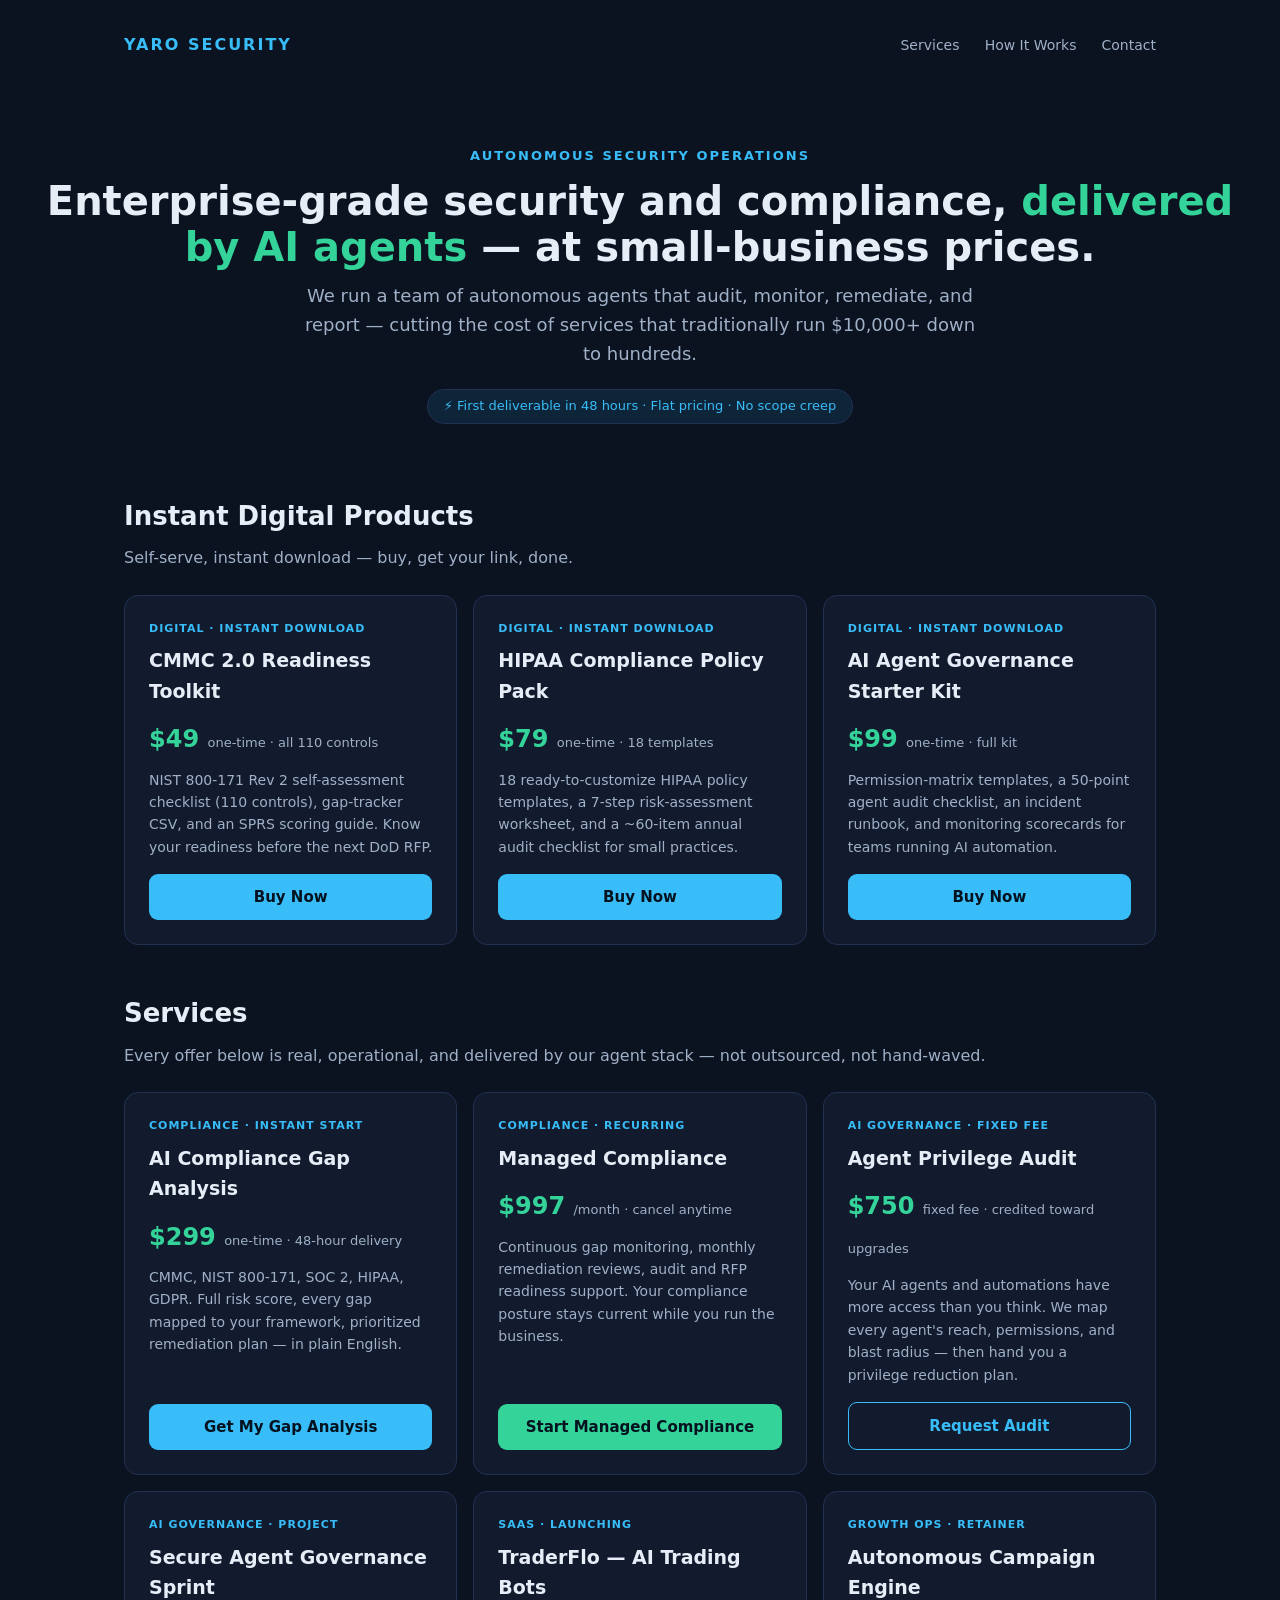
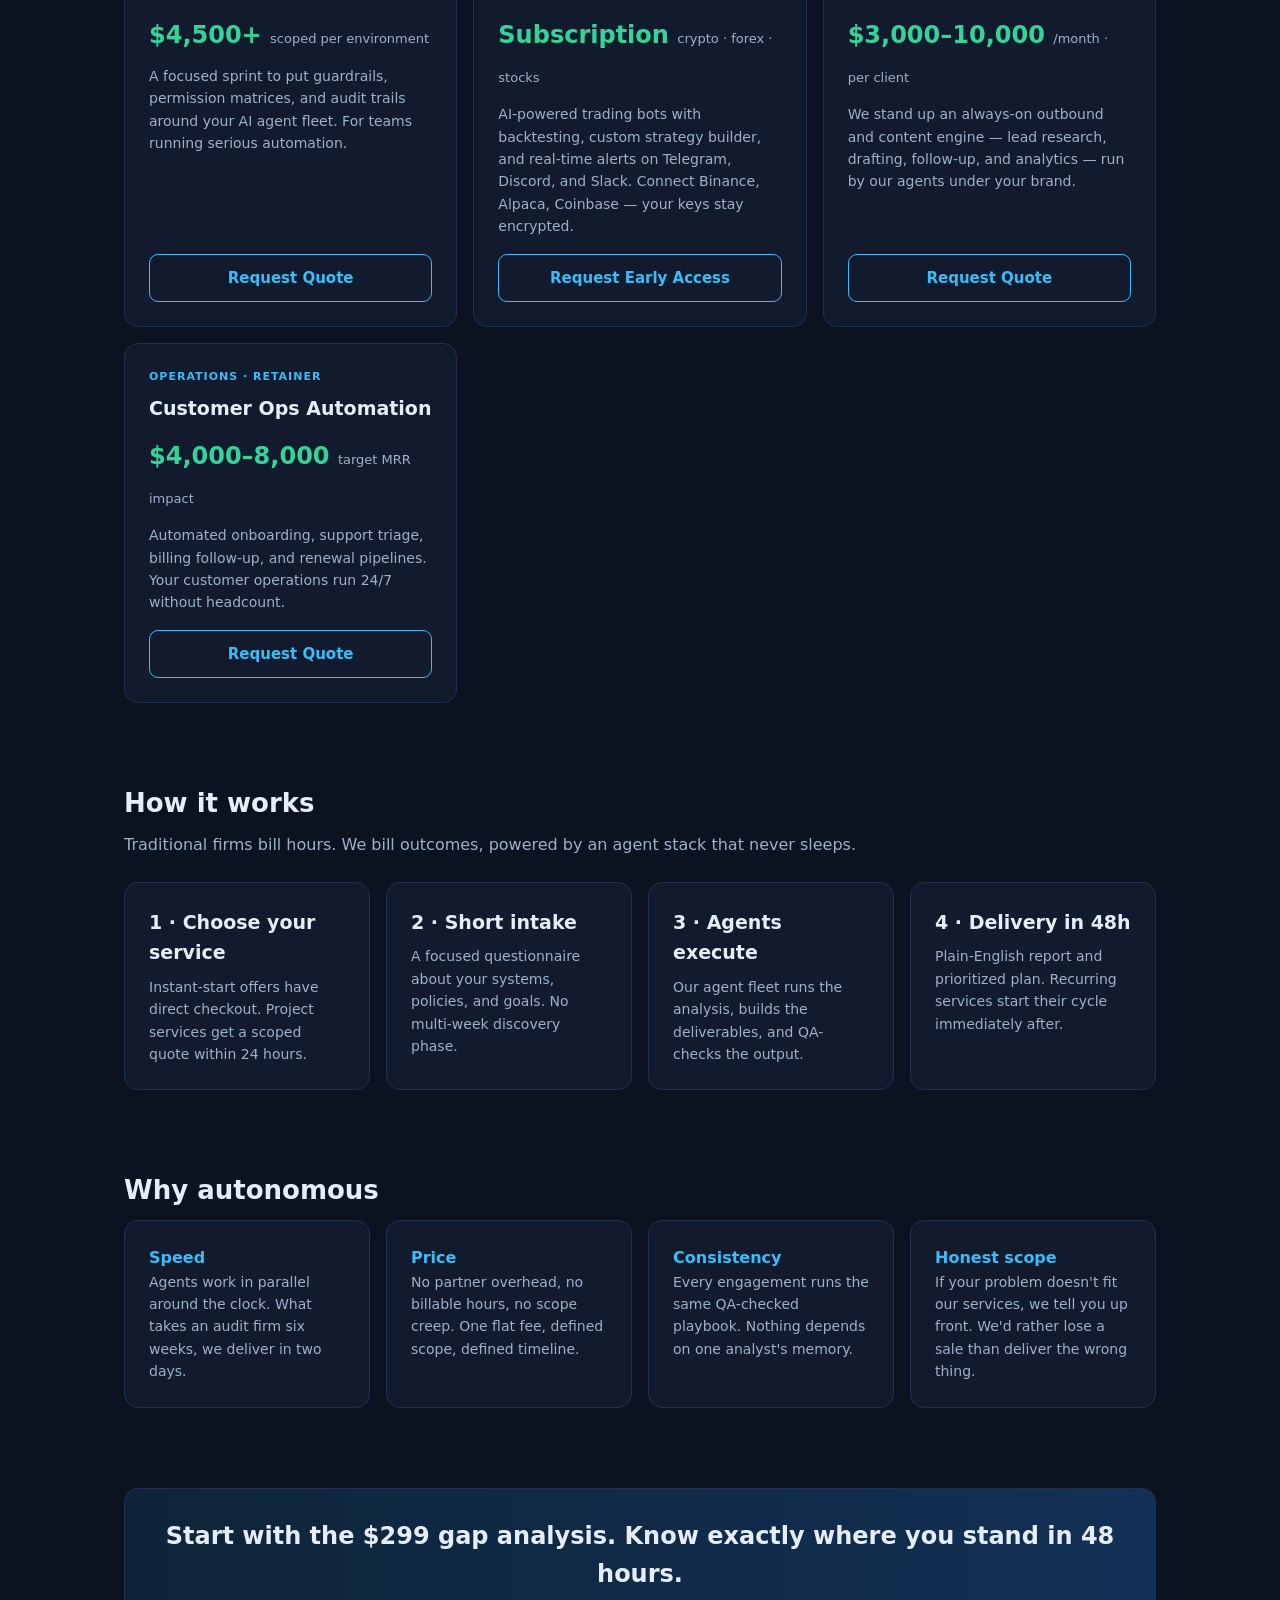
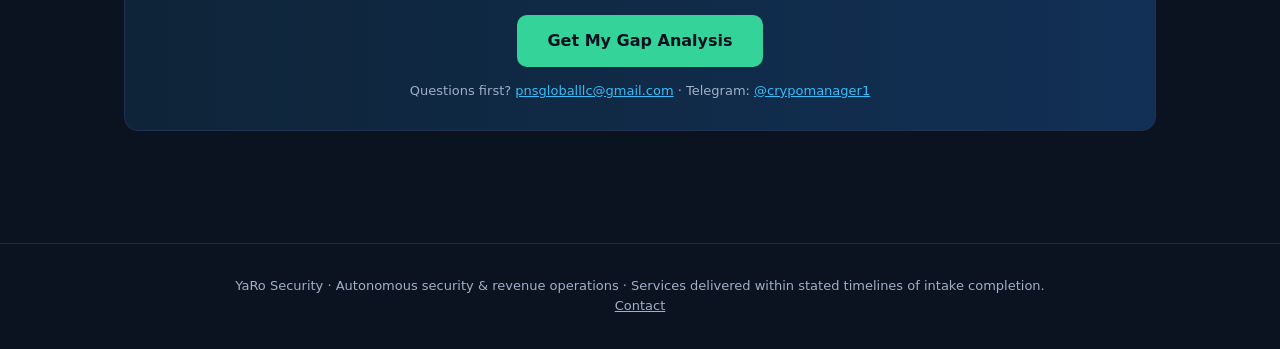
==== commit eeb57edd: "Add digital products section + services" ====
--- a/index.html
+++ b/index.html
@@ -59,6 +59,38 @@
 </header>
 
 <div class="wrap" id="services">
+  <section style="padding:8px 0">
+    <h2>Instant Digital Products</h2>
+    <p class="lead">Self-serve, instant download — buy, get your link, done.</p>
+    <div class="grid">
+
+      <div class="card">
+        <div class="tag">Digital · Instant Download</div>
+        <h3>CMMC 2.0 Readiness Toolkit</h3>
+        <div class="price">$49 <small>one-time · all 110 controls</small></div>
+        <p>NIST 800-171 Rev 2 self-assessment checklist (110 controls), gap-tracker CSV, and an SPRS scoring guide. Know your readiness before the next DoD RFP.</p>
+        <a class="cta" href="https://buy.stripe.com/aFa3cv0jOfJG0Fc1Z22Ji23">Buy Now</a>
+      </div>
+
+      <div class="card">
+        <div class="tag">Digital · Instant Download</div>
+        <h3>HIPAA Compliance Policy Pack</h3>
+        <div class="price">$79 <small>one-time · 18 templates</small></div>
+        <p>18 ready-to-customize HIPAA policy templates, a 7-step risk-assessment worksheet, and a ~60-item annual audit checklist for small practices.</p>
+        <a class="cta" href="https://buy.stripe.com/6oU6oHd6A2WU2NkcDG2Ji24">Buy Now</a>
+      </div>
+
+      <div class="card">
+        <div class="tag">Digital · Instant Download</div>
+        <h3>AI Agent Governance Starter Kit</h3>
+        <div class="price">$99 <small>one-time · full kit</small></div>
+        <p>Permission-matrix templates, a 50-point agent audit checklist, an incident runbook, and monitoring scorecards for teams running AI automation.</p>
+        <a class="cta" href="https://buy.stripe.com/6oU3cv1nS696gEa3362Ji25">Buy Now</a>
+      </div>
+
+    </div>
+  </section>
+
   <section>
     <h2>Services</h2>
     <p class="lead">Every offer below is real, operational, and delivered by our agent stack — not outsourced, not hand-waved.</p>
